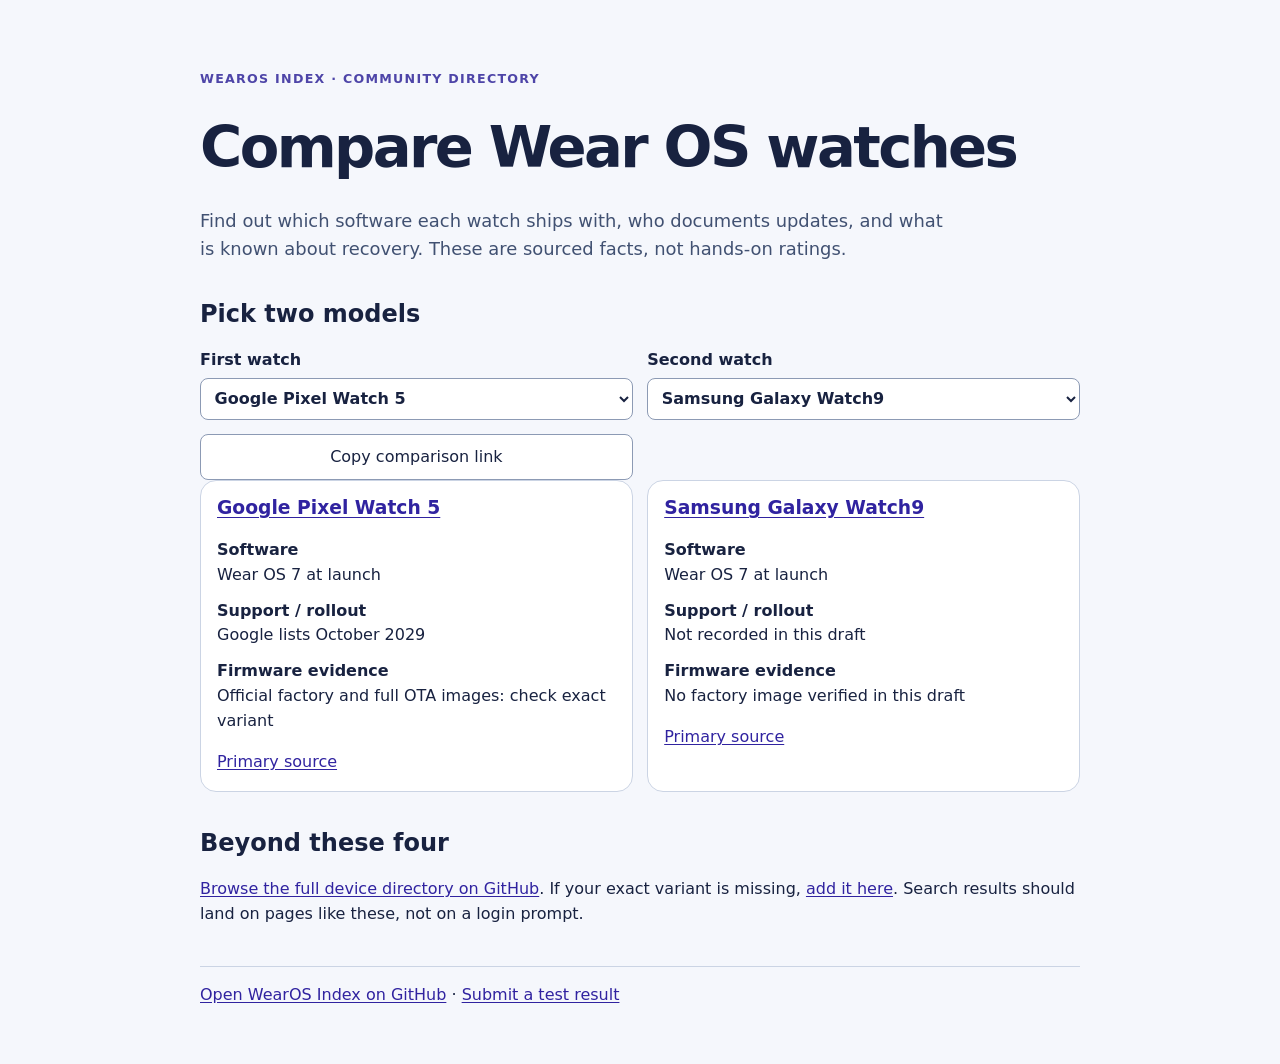
==== docs/index.html @ 9a8d6b79 "Prototype searchable device pages and shareable watch comparisons" ====
<!doctype html>
<html lang="en"><head><meta charset="utf-8"><meta name="viewport" content="width=device-width, initial-scale=1"><title>Compare Wear OS watches | WearOS Index</title><meta name="description" content="Compare Wear OS watches by documented software, update support, and firmware evidence."><link rel="canonical" href="https://iachimciucprojects-netizen.github.io/WearOS-Index/"><link rel="stylesheet" href="style.css"><script src="compare.js" defer></script></head>
<body><main><p class="badge">WEAROS INDEX · COMMUNITY DIRECTORY</p><h1>Compare Wear OS watches</h1><p class="intro">Find out which software each watch ships with, who documents updates, and what is known about recovery. These are sourced facts, not hands-on ratings.</p>
<section aria-labelledby="compare"><h2 id="compare">Pick two models</h2><form id="picker"><label>First watch <select id="first"><option value="pixel-watch-5">Google Pixel Watch 5</option><option value="galaxy-watch9">Samsung Galaxy Watch9</option><option value="oppo-watch-x3">OPPO Watch X3</option><option value="ticwatch-pro-5">Mobvoi TicWatch Pro 5</option></select></label><label>Second watch <select id="second"><option value="pixel-watch-5">Google Pixel Watch 5</option><option value="galaxy-watch9" selected>Samsung Galaxy Watch9</option><option value="oppo-watch-x3">OPPO Watch X3</option><option value="ticwatch-pro-5">Mobvoi TicWatch Pro 5</option></select></label><button id="share" type="button" hidden>Copy comparison link</button><span id="status" aria-live="polite"></span></form><noscript><p>The selection needs JavaScript. All four models are shown below.</p></noscript>
<div class="grid" id="results"><article data-id="pixel-watch-5"><h3><a href="watches/pixel-watch-5.html">Google Pixel Watch 5</a></h3><dl><dt>Software</dt><dd>Wear OS 7 at launch</dd><dt>Support / rollout</dt><dd>Google lists October 2029</dd><dt>Firmware evidence</dt><dd>Official factory and full OTA images: check exact variant</dd></dl><a href="https://store.google.com/us/product/pixel_watch_5_specs?hl=en-US">Primary source</a></article>
<article data-id="galaxy-watch9"><h3><a href="watches/galaxy-watch9.html">Samsung Galaxy Watch9</a></h3><dl><dt>Software</dt><dd>Wear OS 7 at launch</dd><dt>Support / rollout</dt><dd>Not recorded in this draft</dd><dt>Firmware evidence</dt><dd>No factory image verified in this draft</dd></dl><a href="https://news.samsung.com/us/samsung-galaxy-watch-ultra2-watch9-health-companion/">Primary source</a></article>
<article data-id="oppo-watch-x3"><h3><a href="watches/oppo-watch-x3.html">OPPO Watch X3</a></h3><dl><dt>Software</dt><dd>Wear OS 6 in the global announcement</dd><dt>Support / rollout</dt><dd>Not recorded in this draft</dd><dt>Firmware evidence</dt><dd>No factory image verified in this draft</dd></dl><a href="https://www.oppo.com/en/newsroom/press/oppo-launches-watch-x3/">Primary source</a></article>
<article data-id="ticwatch-pro-5"><h3><a href="watches/ticwatch-pro-5.html">Mobvoi TicWatch Pro 5</a></h3><dl><dt>Software</dt><dd>Wear OS 4 upgrade documented</dd><dt>Support / rollout</dt><dd>Newest installed build not verified</dd><dt>Firmware evidence</dt><dd>Experimental AsteroidOS; full stock recovery unverified</dd></dl><a href="https://www.mobvoi.com/ge/blog/Wear-OS-4-Upgrade-and-Enhanced-Functionality-for-TicWatch-Pro-5-Series?_id=66d6bfb9a743410012e83485">Primary source</a></article></div></section>
<section><h2>Beyond these four</h2><p><a href="https://github.com/iachimciucprojects-netizen/WearOS-Index/tree/main/devices">Browse the full device directory on GitHub</a>. If your exact variant is missing, <a href="https://github.com/iachimciucprojects-netizen/WearOS-Index/issues/new?template=device.yml">add it here</a>. Search results should land on pages like these, not on a login prompt.</p></section></main><footer><a href="https://github.com/iachimciucprojects-netizen/WearOS-Index">Open WearOS Index on GitHub</a> · <a href="https://github.com/iachimciucprojects-netizen/WearOS-Index/issues/new?template=compatibility.yml">Submit a test result</a></footer></body></html>
---- docs/style.css ----
*{box-sizing:border-box}body{font:16px/1.55 system-ui,sans-serif;margin:auto;max-width:62rem;padding:clamp(1rem,5vw,3.5rem);color:#182240;background:#f5f7fc}h1,h2,h3{line-height:1.17}h1{font-size:clamp(2rem,6vw,3.6rem);letter-spacing:-.045em;margin:.45em 0}h2{margin-top:1.55em}.intro{max-width:47rem;color:#415172;font-size:1.12rem}.badge{color:#4e45a8;font-weight:750;letter-spacing:.1em;font-size:.79rem}form,.grid{display:grid;grid-template-columns:repeat(2,minmax(0,1fr));gap:.9rem}label{display:grid;gap:.3rem;font-weight:650}button,select{font:inherit;color:inherit;padding:.6rem;border-radius:.5rem;border:1px solid #8c9ab4;background:white;max-width:100%}article{background:white;border-radius:1rem;border:1px solid #cbd4e4;padding:1rem}article h3{margin-top:0}dt{font-weight:750}dd{margin:0 0 .7rem}footer{margin-top:2.5rem;border-top:1px solid #cbd4e4;padding-top:1rem}a{color:#3023a0;text-underline-offset:.15em}a:focus-visible,button:focus-visible,select:focus-visible{outline:3px solid #884aed;outline-offset:3px}[hidden]{display:none!important}@media(max-width:480px){form,.grid{grid-template-columns:1fr}}
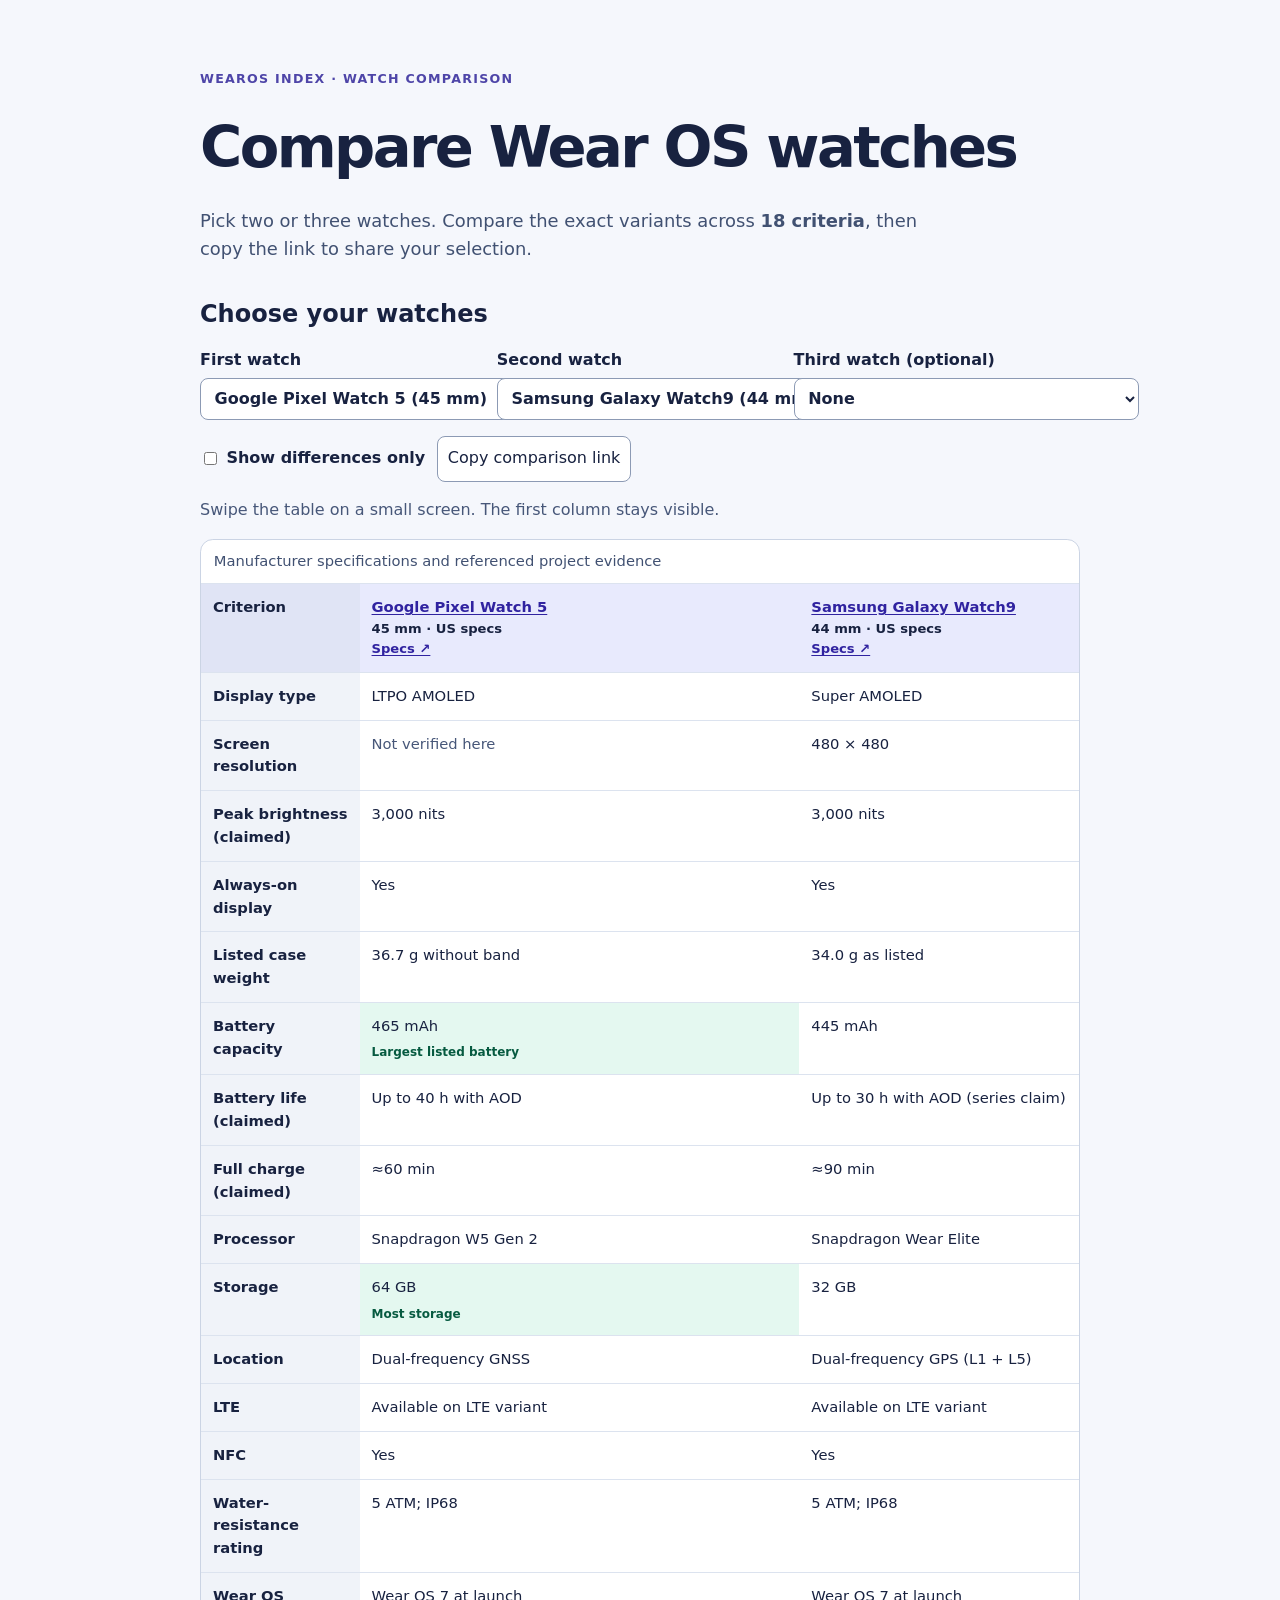
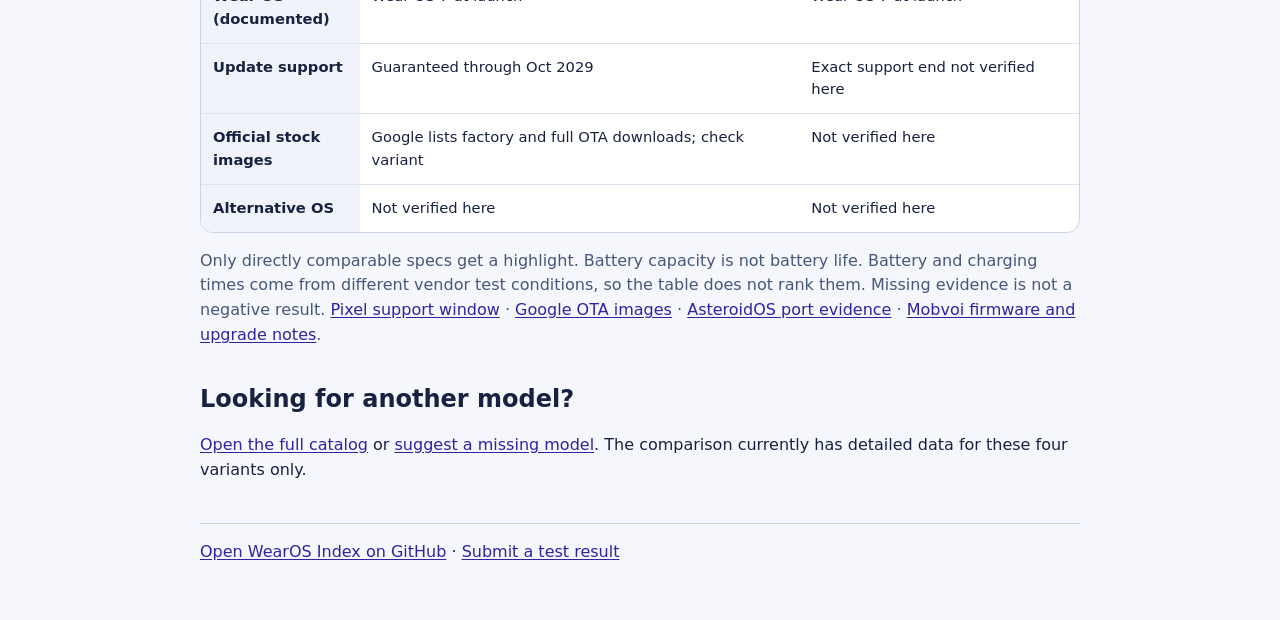
==== commit 885da1c1: "Compare up to three Wear OS watches across 18 sourced criteria" ====
--- a/docs/index.html
+++ b/docs/index.html
@@ -1,9 +1,35 @@
 <!doctype html>
 <html lang="en"><head><meta charset="utf-8"><meta name="viewport" content="width=device-width, initial-scale=1"><title>Compare Wear OS watches | WearOS Index</title><meta name="description" content="Compare Wear OS watches by documented software, update support, and firmware evidence."><link rel="canonical" href="https://iachimciucprojects-netizen.github.io/WearOS-Index/"><link rel="stylesheet" href="style.css"><script src="compare.js" defer></script></head>
-<body><main><p class="badge">WEAROS INDEX · COMMUNITY DIRECTORY</p><h1>Compare Wear OS watches</h1><p class="intro">Find out which software each watch ships with, who documents updates, and what is known about recovery. These are sourced facts, not hands-on ratings.</p>
-<section aria-labelledby="compare"><h2 id="compare">Pick two models</h2><form id="picker"><label>First watch <select id="first"><option value="pixel-watch-5">Google Pixel Watch 5</option><option value="galaxy-watch9">Samsung Galaxy Watch9</option><option value="oppo-watch-x3">OPPO Watch X3</option><option value="ticwatch-pro-5">Mobvoi TicWatch Pro 5</option></select></label><label>Second watch <select id="second"><option value="pixel-watch-5">Google Pixel Watch 5</option><option value="galaxy-watch9" selected>Samsung Galaxy Watch9</option><option value="oppo-watch-x3">OPPO Watch X3</option><option value="ticwatch-pro-5">Mobvoi TicWatch Pro 5</option></select></label><button id="share" type="button" hidden>Copy comparison link</button><span id="status" aria-live="polite"></span></form><noscript><p>The selection needs JavaScript. All four models are shown below.</p></noscript>
-<div class="grid" id="results"><article data-id="pixel-watch-5"><h3><a href="watches/pixel-watch-5.html">Google Pixel Watch 5</a></h3><dl><dt>Software</dt><dd>Wear OS 7 at launch</dd><dt>Support / rollout</dt><dd>Google lists October 2029</dd><dt>Firmware evidence</dt><dd>Official factory and full OTA images: check exact variant</dd></dl><a href="https://store.google.com/us/product/pixel_watch_5_specs?hl=en-US">Primary source</a></article>
-<article data-id="galaxy-watch9"><h3><a href="watches/galaxy-watch9.html">Samsung Galaxy Watch9</a></h3><dl><dt>Software</dt><dd>Wear OS 7 at launch</dd><dt>Support / rollout</dt><dd>Not recorded in this draft</dd><dt>Firmware evidence</dt><dd>No factory image verified in this draft</dd></dl><a href="https://news.samsung.com/us/samsung-galaxy-watch-ultra2-watch9-health-companion/">Primary source</a></article>
-<article data-id="oppo-watch-x3"><h3><a href="watches/oppo-watch-x3.html">OPPO Watch X3</a></h3><dl><dt>Software</dt><dd>Wear OS 6 in the global announcement</dd><dt>Support / rollout</dt><dd>Not recorded in this draft</dd><dt>Firmware evidence</dt><dd>No factory image verified in this draft</dd></dl><a href="https://www.oppo.com/en/newsroom/press/oppo-launches-watch-x3/">Primary source</a></article>
-<article data-id="ticwatch-pro-5"><h3><a href="watches/ticwatch-pro-5.html">Mobvoi TicWatch Pro 5</a></h3><dl><dt>Software</dt><dd>Wear OS 4 upgrade documented</dd><dt>Support / rollout</dt><dd>Newest installed build not verified</dd><dt>Firmware evidence</dt><dd>Experimental AsteroidOS; full stock recovery unverified</dd></dl><a href="https://www.mobvoi.com/ge/blog/Wear-OS-4-Upgrade-and-Enhanced-Functionality-for-TicWatch-Pro-5-Series?_id=66d6bfb9a743410012e83485">Primary source</a></article></div></section>
-<section><h2>Beyond these four</h2><p><a href="https://github.com/iachimciucprojects-netizen/WearOS-Index/tree/main/devices">Browse the full device directory on GitHub</a>. If your exact variant is missing, <a href="https://github.com/iachimciucprojects-netizen/WearOS-Index/issues/new?template=device.yml">add it here</a>. Search results should land on pages like these, not on a login prompt.</p></section></main><footer><a href="https://github.com/iachimciucprojects-netizen/WearOS-Index">Open WearOS Index on GitHub</a> · <a href="https://github.com/iachimciucprojects-netizen/WearOS-Index/issues/new?template=compatibility.yml">Submit a test result</a></footer></body></html>
+<body><main><p class="badge">WEAROS INDEX · WATCH COMPARISON</p><h1>Compare Wear OS watches</h1>
+<p class="intro">Pick two or three watches. Compare the exact variants across <strong>18 criteria</strong>, then copy the link to share your selection.</p>
+<section aria-labelledby="compare"><h2 id="compare">Choose your watches</h2>
+<div class="chooser">
+<label>First watch<select id="first"><option value="pixel-watch-5">Google Pixel Watch 5 (45 mm)</option><option value="galaxy-watch9">Samsung Galaxy Watch9 (44 mm)</option><option value="oppo-watch-x3">OPPO Watch X3 (OWWE261)</option><option value="ticwatch-pro-5">Mobvoi TicWatch Pro 5 (Original)</option></select></label>
+<label>Second watch<select id="second"><option value="pixel-watch-5">Google Pixel Watch 5 (45 mm)</option><option value="galaxy-watch9" selected>Samsung Galaxy Watch9 (44 mm)</option><option value="oppo-watch-x3">OPPO Watch X3 (OWWE261)</option><option value="ticwatch-pro-5">Mobvoi TicWatch Pro 5 (Original)</option></select></label>
+<label>Third watch (optional)<select id="third"><option value="">None</option><option value="pixel-watch-5">Google Pixel Watch 5 (45 mm)</option><option value="galaxy-watch9">Samsung Galaxy Watch9 (44 mm)</option><option value="oppo-watch-x3">OPPO Watch X3 (OWWE261)</option><option value="ticwatch-pro-5">Mobvoi TicWatch Pro 5 (Original)</option></select></label>
+</div>
+<div class="options"><label><input id="differences" type="checkbox"> Show differences only</label><button id="share" type="button" hidden>Copy comparison link</button><output id="status" aria-live="polite"></output></div>
+<noscript><p>All four watches are shown when JavaScript is off.</p></noscript>
+<p class="note">Swipe the table on a small screen. The first column stays visible.</p>
+<div class="tablebox" tabindex="0" role="region" aria-label="Watch comparison table">
+<table id="matrix"><caption>Manufacturer specifications and referenced project evidence</caption><thead><tr><th scope="col">Criterion</th><th scope="col" data-model="pixel-watch-5"><a href="watches/pixel-watch-5.html">Google Pixel Watch 5</a><small>45 mm · US specs</small><a class="source" href="https://store.google.com/us/product/pixel_watch_5_specs?hl=en-US">Specs ↗</a></th><th scope="col" data-model="galaxy-watch9"><a href="watches/galaxy-watch9.html">Samsung Galaxy Watch9</a><small>44 mm · US specs</small><a class="source" href="https://news.samsung.com/us/samsung-galaxy-watch-ultra2-watch9-health-companion/">Specs ↗</a></th><th scope="col" data-model="oppo-watch-x3"><a href="watches/oppo-watch-x3.html">OPPO Watch X3</a><small>OWWE261 · global specs</small><a class="source" href="https://www.oppo.com/en/accessories/watch-x3/specs/">Specs ↗</a></th><th scope="col" data-model="ticwatch-pro-5"><a href="watches/ticwatch-pro-5.html">Mobvoi TicWatch Pro 5</a><small>Original · UK specs</small><a class="source" href="https://www2.mobvoi.com/uk/pages/ticwatchpro5">Specs ↗</a></th></tr></thead>
+<tbody><tr><th scope="row">Display type</th><td data-model="pixel-watch-5">LTPO AMOLED<span class="win" hidden></span></td><td data-model="galaxy-watch9">Super AMOLED<span class="win" hidden></span></td><td data-model="oppo-watch-x3">LTPO AMOLED<span class="win" hidden></span></td><td data-model="ticwatch-pro-5">AMOLED + separate low-power screen<span class="win" hidden></span></td></tr>
+<tr><th scope="row">Screen resolution</th><td data-model="pixel-watch-5" data-unknown="true">Not verified here<span class="win" hidden></span></td><td data-model="galaxy-watch9">480 × 480<span class="win" hidden></span></td><td data-model="oppo-watch-x3">466 × 466<span class="win" hidden></span></td><td data-model="ticwatch-pro-5">466 × 466<span class="win" hidden></span></td></tr>
+<tr><th scope="row">Peak brightness (claimed)</th><td data-model="pixel-watch-5">3,000 nits<span class="win" hidden></span></td><td data-model="galaxy-watch9">3,000 nits<span class="win" hidden></span></td><td data-model="oppo-watch-x3">3,000 nits in supported sports mode in sunlight<span class="win" hidden></span></td><td data-model="ticwatch-pro-5" data-unknown="true">Not verified here<span class="win" hidden></span></td></tr>
+<tr><th scope="row">Always-on display</th><td data-model="pixel-watch-5">Yes<span class="win" hidden></span></td><td data-model="galaxy-watch9">Yes<span class="win" hidden></span></td><td data-model="oppo-watch-x3">Yes; described in test conditions<span class="win" hidden></span></td><td data-model="ticwatch-pro-5">Yes; separate ultra-low-power screen available<span class="win" hidden></span></td></tr>
+<tr><th scope="row">Listed case weight</th><td data-model="pixel-watch-5">36.7 g without band<span class="win" hidden></span></td><td data-model="galaxy-watch9">34.0 g as listed<span class="win" hidden></span></td><td data-model="oppo-watch-x3">≈43 g without strap<span class="win" hidden></span></td><td data-model="ticwatch-pro-5">44.3 g as listed<span class="win" hidden></span></td></tr>
+<tr data-rank="max" data-win="Largest listed battery"><th scope="row">Battery capacity</th><td data-model="pixel-watch-5" data-number="465">465 mAh<span class="win" hidden></span></td><td data-model="galaxy-watch9" data-number="445">445 mAh<span class="win" hidden></span></td><td data-model="oppo-watch-x3" data-number="646">646 mAh<span class="win" hidden></span></td><td data-model="ticwatch-pro-5" data-number="628">628 mAh<span class="win" hidden></span></td></tr>
+<tr><th scope="row">Battery life (claimed)</th><td data-model="pixel-watch-5">Up to 40 h with AOD<span class="win" hidden></span></td><td data-model="galaxy-watch9">Up to 30 h with AOD (series claim)<span class="win" hidden></span></td><td data-model="oppo-watch-x3">Up to 5 days in standard smart mode, AOD off<span class="win" hidden></span></td><td data-model="ticwatch-pro-5">Up to 80 h in Smart Mode (see Mobvoi conditions)<span class="win" hidden></span></td></tr>
+<tr><th scope="row">Full charge (claimed)</th><td data-model="pixel-watch-5">≈60 min<span class="win" hidden></span></td><td data-model="galaxy-watch9">≈90 min<span class="win" hidden></span></td><td data-model="oppo-watch-x3">≈75 min<span class="win" hidden></span></td><td data-model="ticwatch-pro-5" data-unknown="true">Not verified here<span class="win" hidden></span></td></tr>
+<tr><th scope="row">Processor</th><td data-model="pixel-watch-5">Snapdragon W5 Gen 2<span class="win" hidden></span></td><td data-model="galaxy-watch9">Snapdragon Wear Elite<span class="win" hidden></span></td><td data-model="oppo-watch-x3">Snapdragon W5<span class="win" hidden></span></td><td data-model="ticwatch-pro-5">Snapdragon W5+ Gen 1<span class="win" hidden></span></td></tr>
+<tr data-rank="max" data-win="Most storage"><th scope="row">Storage</th><td data-model="pixel-watch-5" data-number="64">64 GB<span class="win" hidden></span></td><td data-model="galaxy-watch9" data-number="32">32 GB<span class="win" hidden></span></td><td data-model="oppo-watch-x3" data-number="32">32 GB<span class="win" hidden></span></td><td data-model="ticwatch-pro-5" data-number="32">32 GB<span class="win" hidden></span></td></tr>
+<tr><th scope="row">Location</th><td data-model="pixel-watch-5">Dual-frequency GNSS<span class="win" hidden></span></td><td data-model="galaxy-watch9">Dual-frequency GPS (L1 + L5)<span class="win" hidden></span></td><td data-model="oppo-watch-x3">Dual-frequency GNSS (L1 + L5)<span class="win" hidden></span></td><td data-model="ticwatch-pro-5">Five GNSS constellations listed; band not verified<span class="win" hidden></span></td></tr>
+<tr><th scope="row">LTE</th><td data-model="pixel-watch-5">Available on LTE variant<span class="win" hidden></span></td><td data-model="galaxy-watch9">Available on LTE variant<span class="win" hidden></span></td><td data-model="oppo-watch-x3">Not listed for cited variant<span class="win" hidden></span></td><td data-model="ticwatch-pro-5">Not listed for cited variant<span class="win" hidden></span></td></tr>
+<tr><th scope="row">NFC</th><td data-model="pixel-watch-5">Yes<span class="win" hidden></span></td><td data-model="galaxy-watch9">Yes<span class="win" hidden></span></td><td data-model="oppo-watch-x3">Yes<span class="win" hidden></span></td><td data-model="ticwatch-pro-5">Yes<span class="win" hidden></span></td></tr>
+<tr><th scope="row">Water-resistance rating</th><td data-model="pixel-watch-5">5 ATM; IP68<span class="win" hidden></span></td><td data-model="galaxy-watch9">5 ATM; IP68<span class="win" hidden></span></td><td data-model="oppo-watch-x3">5 ATM; IP68; IP69<span class="win" hidden></span></td><td data-model="ticwatch-pro-5">5 ATM<span class="win" hidden></span></td></tr>
+<tr><th scope="row">Wear OS (documented)</th><td data-model="pixel-watch-5">Wear OS 7 at launch<span class="win" hidden></span></td><td data-model="galaxy-watch9">Wear OS 7 at launch<span class="win" hidden></span></td><td data-model="oppo-watch-x3">Wear OS 6 in global launch<span class="win" hidden></span></td><td data-model="ticwatch-pro-5">Wear OS 4 upgrade documented<span class="win" hidden></span></td></tr>
+<tr><th scope="row">Update support</th><td data-model="pixel-watch-5">Guaranteed through Oct 2029<span class="win" hidden></span></td><td data-model="galaxy-watch9">Exact support end not verified here<span class="win" hidden></span></td><td data-model="oppo-watch-x3">Exact support end not verified here<span class="win" hidden></span></td><td data-model="ticwatch-pro-5">Exact support end not verified here<span class="win" hidden></span></td></tr>
+<tr><th scope="row">Official stock images</th><td data-model="pixel-watch-5">Google lists factory and full OTA downloads; check variant<span class="win" hidden></span></td><td data-model="galaxy-watch9">Not verified here<span class="win" hidden></span></td><td data-model="oppo-watch-x3">Not verified here<span class="win" hidden></span></td><td data-model="ticwatch-pro-5">Full factory restore not verified here<span class="win" hidden></span></td></tr>
+<tr><th scope="row">Alternative OS</th><td data-model="pixel-watch-5">Not verified here<span class="win" hidden></span></td><td data-model="galaxy-watch9">Not verified here<span class="win" hidden></span></td><td data-model="oppo-watch-x3">Not verified here<span class="win" hidden></span></td><td data-model="ticwatch-pro-5">Experimental AsteroidOS port; secondary screen and rollback unverified<span class="win" hidden></span></td></tr></tbody></table></div>
+<p class="note">Only directly comparable specs get a highlight. Battery capacity is not battery life. Battery and charging times come from different vendor test conditions, so the table does not rank them. Missing evidence is not a negative result. <a href="https://support.google.com/product-documentation/answer/12799779?hl=en">Pixel support window</a> · <a href="https://developers.google.com/android/ota-watch">Google OTA images</a> · <a href="https://github.com/AsteroidOS/meta-smartwatch/pull/351">AsteroidOS port evidence</a> · <a href="https://github.com/iachimciucprojects-netizen/WearOS-Index/blob/main/devices/ticwatch-pro-5.md">Mobvoi firmware and upgrade notes</a>.</p>
+</section><section><h2>Looking for another model?</h2><p><a href="https://github.com/iachimciucprojects-netizen/WearOS-Index/tree/main/devices">Open the full catalog</a> or <a href="https://github.com/iachimciucprojects-netizen/WearOS-Index/issues/new?template=device.yml">suggest a missing model</a>. The comparison currently has detailed data for these four variants only.</p></section></main><footer><a href="https://github.com/iachimciucprojects-netizen/WearOS-Index">Open WearOS Index on GitHub</a> · <a href="https://github.com/iachimciucprojects-netizen/WearOS-Index/issues/new?template=compatibility.yml">Submit a test result</a></footer></body></html>
--- a/docs/style.css
+++ b/docs/style.css
@@ -1 +1,2 @@
-*{box-sizing:border-box}body{font:16px/1.55 system-ui,sans-serif;margin:auto;max-width:62rem;padding:clamp(1rem,5vw,3.5rem);color:#182240;background:#f5f7fc}h1,h2,h3{line-height:1.17}h1{font-size:clamp(2rem,6vw,3.6rem);letter-spacing:-.045em;margin:.45em 0}h2{margin-top:1.55em}.intro{max-width:47rem;color:#415172;font-size:1.12rem}.badge{color:#4e45a8;font-weight:750;letter-spacing:.1em;font-size:.79rem}form,.grid{display:grid;grid-template-columns:repeat(2,minmax(0,1fr));gap:.9rem}label{display:grid;gap:.3rem;font-weight:650}button,select{font:inherit;color:inherit;padding:.6rem;border-radius:.5rem;border:1px solid #8c9ab4;background:white;max-width:100%}article{background:white;border-radius:1rem;border:1px solid #cbd4e4;padding:1rem}article h3{margin-top:0}dt{font-weight:750}dd{margin:0 0 .7rem}footer{margin-top:2.5rem;border-top:1px solid #cbd4e4;padding-top:1rem}a{color:#3023a0;text-underline-offset:.15em}a:focus-visible,button:focus-visible,select:focus-visible{outline:3px solid #884aed;outline-offset:3px}[hidden]{display:none!important}@media(max-width:480px){form,.grid{grid-template-columns:1fr}}+*{box-sizing:border-box}body{font:16px/1.55 system-ui,sans-serif;margin:auto;max-width:62rem;padding:clamp(1rem,5vw,3.5rem);color:#182240;background:#f5f7fc}h1,h2,h3{line-height:1.17}h1{font-size:clamp(2rem,6vw,3.6rem);letter-spacing:-.045em;margin:.45em 0}h2{margin-top:1.55em}.intro{max-width:47rem;color:#415172;font-size:1.12rem}.badge{color:#4e45a8;font-weight:750;letter-spacing:.1em;font-size:.79rem}form,.grid{display:grid;grid-template-columns:repeat(2,minmax(0,1fr));gap:.9rem}label{display:grid;gap:.3rem;font-weight:650}button,select{font:inherit;color:inherit;padding:.6rem;border-radius:.5rem;border:1px solid #8c9ab4;background:white;max-width:100%}article{background:white;border-radius:1rem;border:1px solid #cbd4e4;padding:1rem}article h3{margin-top:0}dt{font-weight:750}dd{margin:0 0 .7rem}footer{margin-top:2.5rem;border-top:1px solid #cbd4e4;padding-top:1rem}a{color:#3023a0;text-underline-offset:.15em}a:focus-visible,button:focus-visible,select:focus-visible{outline:3px solid #884aed;outline-offset:3px}[hidden]{display:none!important}@media(max-width:480px){form,.grid{grid-template-columns:1fr}}
+.chooser{display:grid;grid-template-columns:repeat(3,minmax(0,1fr));gap:.65rem}.options{display:flex;gap:.75rem;align-items:center;flex-wrap:wrap;margin:1rem 0}.options label{display:flex;align-items:center;gap:.4rem}.tablebox{overflow:auto;max-width:100%;border:1px solid #cbd4e4;border-radius:.8rem;background:white}.tablebox:focus-visible{outline:3px solid #884aed;outline-offset:3px}table{border-collapse:separate;border-spacing:0;width:100%;text-align:left;font-size:.92rem}caption{text-align:left;padding:.65rem .8rem;color:#415172}th,td{padding:.75rem;min-width:10rem;border-top:1px solid #dce3ef;vertical-align:top}thead th{background:#e8eafd}tr>th:first-child{position:sticky;left:0;z-index:1;background:#f0f3f9;min-width:8rem;max-width:10rem;overflow-wrap:anywhere}thead th:first-child{background:#e0e4f5}th small,.source{display:block;font-size:.82rem}td[data-unknown="true"],.note{color:#475779}.win{display:block;margin-top:.35rem;font-size:.75rem;font-weight:750;color:#065a40}.is-win{background:#e4f8f0}@media(max-width:650px){.chooser{grid-template-columns:1fr}th,td{min-width:8.75rem;padding:.55rem}tr>th:first-child{min-width:6.8rem;max-width:7.5rem}}
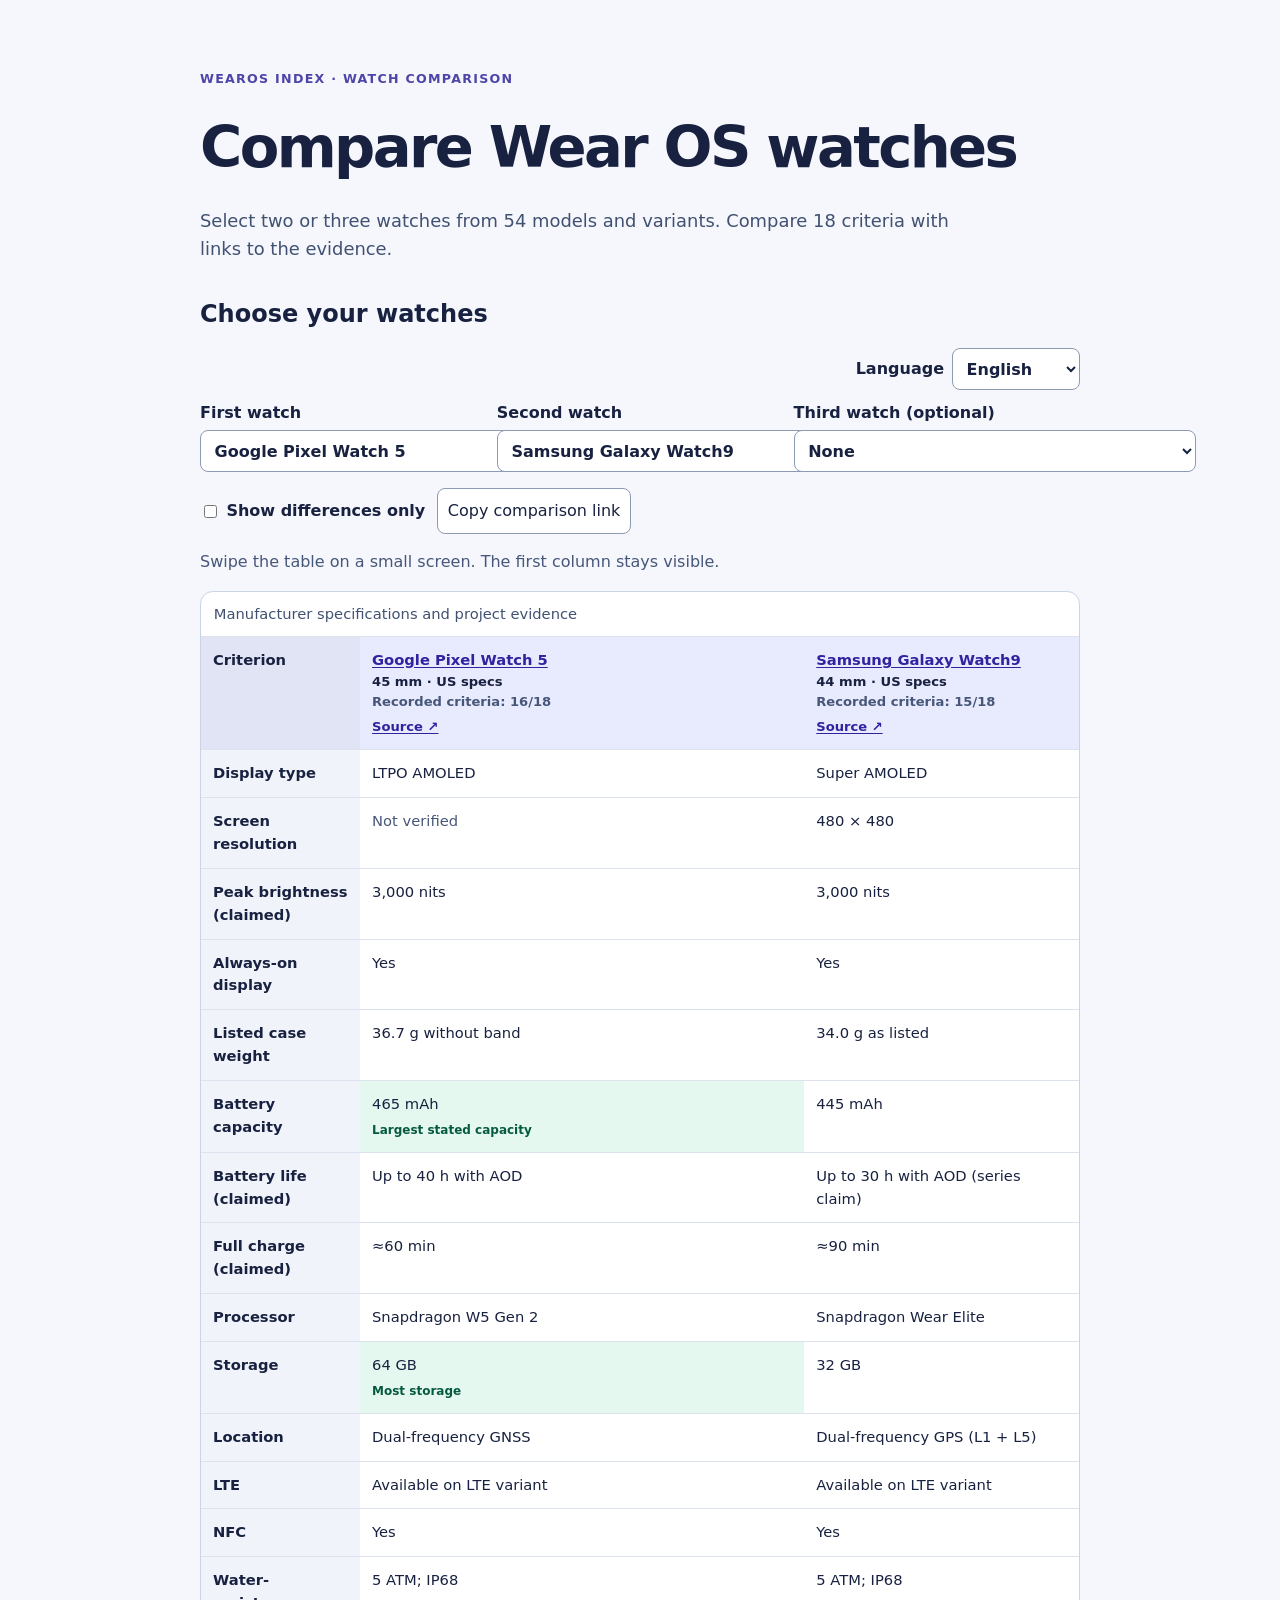
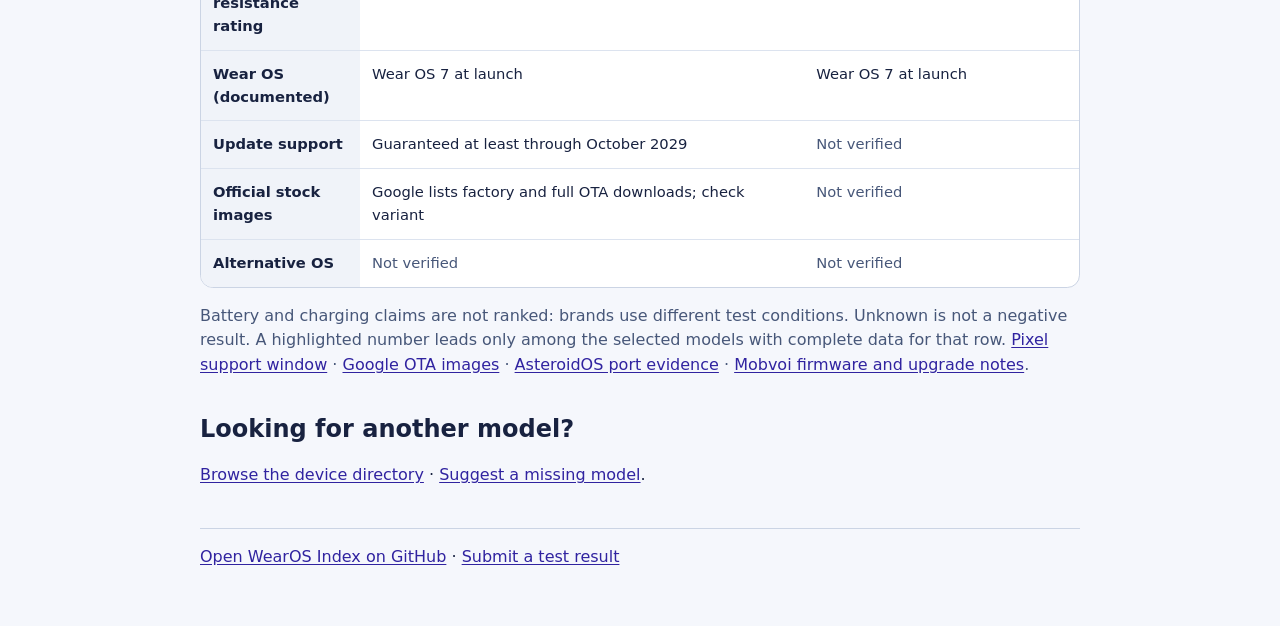
==== commit b15a0ca7: "Localize comparison and add every cataloged Wear OS watch" ====
--- a/docs/index.html
+++ b/docs/index.html
@@ -1,18 +1,18 @@
 <!doctype html>
-<html lang="en"><head><meta charset="utf-8"><meta name="viewport" content="width=device-width, initial-scale=1"><title>Compare Wear OS watches | WearOS Index</title><meta name="description" content="Compare Wear OS watches by documented software, update support, and firmware evidence."><link rel="canonical" href="https://iachimciucprojects-netizen.github.io/WearOS-Index/"><link rel="stylesheet" href="style.css"><script src="compare.js" defer></script></head>
-<body><main><p class="badge">WEAROS INDEX · WATCH COMPARISON</p><h1>Compare Wear OS watches</h1>
-<p class="intro">Pick two or three watches. Compare the exact variants across <strong>18 criteria</strong>, then copy the link to share your selection.</p>
-<section aria-labelledby="compare"><h2 id="compare">Choose your watches</h2>
+<html lang="en"><head><meta charset="utf-8"><meta name="viewport" content="width=device-width, initial-scale=1"><title>Compare Wear OS watches | WearOS Index</title><meta name="description" content="Compare Wear OS watches by documented software, update support, and firmware evidence."><link rel="canonical" href="https://iachimciucprojects-netizen.github.io/WearOS-Index/"><link rel="stylesheet" href="style.css"><script src="compare-data.js" defer></script><script src="compare.js" defer></script></head>
+<body><main><p class="badge" data-msg="badge">WEAROS INDEX · WATCH COMPARISON</p><h1 data-msg="title">Compare Wear OS watches</h1>
+<p class="intro" data-msg="intro">Select two or three watches from 54 models and variants. Compare 18 criteria with links to the evidence.</p>
+<section aria-labelledby="compare"><h2 id="compare" data-msg="choose">Choose your watches</h2><div class="languages" hidden><label><span data-msg="lang">Language</span><select id="language"><option value="en">English</option><option value="ru">Русский</option><option value="ro">Română</option></select></label></div>
 <div class="chooser">
-<label>First watch<select id="first"><option value="pixel-watch-5">Google Pixel Watch 5 (45 mm)</option><option value="galaxy-watch9">Samsung Galaxy Watch9 (44 mm)</option><option value="oppo-watch-x3">OPPO Watch X3 (OWWE261)</option><option value="ticwatch-pro-5">Mobvoi TicWatch Pro 5 (Original)</option></select></label>
-<label>Second watch<select id="second"><option value="pixel-watch-5">Google Pixel Watch 5 (45 mm)</option><option value="galaxy-watch9" selected>Samsung Galaxy Watch9 (44 mm)</option><option value="oppo-watch-x3">OPPO Watch X3 (OWWE261)</option><option value="ticwatch-pro-5">Mobvoi TicWatch Pro 5 (Original)</option></select></label>
-<label>Third watch (optional)<select id="third"><option value="">None</option><option value="pixel-watch-5">Google Pixel Watch 5 (45 mm)</option><option value="galaxy-watch9">Samsung Galaxy Watch9 (44 mm)</option><option value="oppo-watch-x3">OPPO Watch X3 (OWWE261)</option><option value="ticwatch-pro-5">Mobvoi TicWatch Pro 5 (Original)</option></select></label>
+<label><span data-msg="one">First watch</span><select id="first"><option value="pixel-watch-5">Google Pixel Watch 5 (45 mm)</option><option value="galaxy-watch9">Samsung Galaxy Watch9 (44 mm)</option><option value="oppo-watch-x3">OPPO Watch X3 (OWWE261)</option><option value="ticwatch-pro-5">Mobvoi TicWatch Pro 5 (Original)</option></select></label>
+<label><span data-msg="two">Second watch</span><select id="second"><option value="pixel-watch-5">Google Pixel Watch 5 (45 mm)</option><option value="galaxy-watch9" selected>Samsung Galaxy Watch9 (44 mm)</option><option value="oppo-watch-x3">OPPO Watch X3 (OWWE261)</option><option value="ticwatch-pro-5">Mobvoi TicWatch Pro 5 (Original)</option></select></label>
+<label><span data-msg="three">Third watch (optional)</span><select id="third"><option value="">None</option><option value="pixel-watch-5">Google Pixel Watch 5 (45 mm)</option><option value="galaxy-watch9">Samsung Galaxy Watch9 (44 mm)</option><option value="oppo-watch-x3">OPPO Watch X3 (OWWE261)</option><option value="ticwatch-pro-5">Mobvoi TicWatch Pro 5 (Original)</option></select></label>
 </div>
-<div class="options"><label><input id="differences" type="checkbox"> Show differences only</label><button id="share" type="button" hidden>Copy comparison link</button><output id="status" aria-live="polite"></output></div>
-<noscript><p>All four watches are shown when JavaScript is off.</p></noscript>
-<p class="note">Swipe the table on a small screen. The first column stays visible.</p>
+<div class="options"><label><input id="differences" type="checkbox"> <span data-msg="diff">Show differences only</span></label><button id="share" data-msg="share" type="button" hidden>Copy comparison link</button><output id="status" aria-live="polite"></output></div>
+<noscript><p>JavaScript is off. The four original reference models are shown below.</p></noscript>
+<p class="note" data-msg="swipe">Swipe the table on a small screen. The first column stays visible.</p>
 <div class="tablebox" tabindex="0" role="region" aria-label="Watch comparison table">
-<table id="matrix"><caption>Manufacturer specifications and referenced project evidence</caption><thead><tr><th scope="col">Criterion</th><th scope="col" data-model="pixel-watch-5"><a href="watches/pixel-watch-5.html">Google Pixel Watch 5</a><small>45 mm · US specs</small><a class="source" href="https://store.google.com/us/product/pixel_watch_5_specs?hl=en-US">Specs ↗</a></th><th scope="col" data-model="galaxy-watch9"><a href="watches/galaxy-watch9.html">Samsung Galaxy Watch9</a><small>44 mm · US specs</small><a class="source" href="https://news.samsung.com/us/samsung-galaxy-watch-ultra2-watch9-health-companion/">Specs ↗</a></th><th scope="col" data-model="oppo-watch-x3"><a href="watches/oppo-watch-x3.html">OPPO Watch X3</a><small>OWWE261 · global specs</small><a class="source" href="https://www.oppo.com/en/accessories/watch-x3/specs/">Specs ↗</a></th><th scope="col" data-model="ticwatch-pro-5"><a href="watches/ticwatch-pro-5.html">Mobvoi TicWatch Pro 5</a><small>Original · UK specs</small><a class="source" href="https://www2.mobvoi.com/uk/pages/ticwatchpro5">Specs ↗</a></th></tr></thead>
+<table id="matrix"><caption data-msg="caption">Manufacturer specifications and referenced project evidence</caption><thead><tr><th scope="col">Criterion</th><th scope="col" data-model="pixel-watch-5"><a href="watches/pixel-watch-5.html">Google Pixel Watch 5</a><small>45 mm · US specs</small><a class="source" href="https://store.google.com/us/product/pixel_watch_5_specs?hl=en-US">Specs ↗</a></th><th scope="col" data-model="galaxy-watch9"><a href="watches/galaxy-watch9.html">Samsung Galaxy Watch9</a><small>44 mm · US specs</small><a class="source" href="https://news.samsung.com/us/samsung-galaxy-watch-ultra2-watch9-health-companion/">Specs ↗</a></th><th scope="col" data-model="oppo-watch-x3"><a href="watches/oppo-watch-x3.html">OPPO Watch X3</a><small>OWWE261 · global specs</small><a class="source" href="https://www.oppo.com/en/accessories/watch-x3/specs/">Specs ↗</a></th><th scope="col" data-model="ticwatch-pro-5"><a href="watches/ticwatch-pro-5.html">Mobvoi TicWatch Pro 5</a><small>Original · UK specs</small><a class="source" href="https://www2.mobvoi.com/uk/pages/ticwatchpro5">Specs ↗</a></th></tr></thead>
 <tbody><tr><th scope="row">Display type</th><td data-model="pixel-watch-5">LTPO AMOLED<span class="win" hidden></span></td><td data-model="galaxy-watch9">Super AMOLED<span class="win" hidden></span></td><td data-model="oppo-watch-x3">LTPO AMOLED<span class="win" hidden></span></td><td data-model="ticwatch-pro-5">AMOLED + separate low-power screen<span class="win" hidden></span></td></tr>
 <tr><th scope="row">Screen resolution</th><td data-model="pixel-watch-5" data-unknown="true">Not verified here<span class="win" hidden></span></td><td data-model="galaxy-watch9">480 × 480<span class="win" hidden></span></td><td data-model="oppo-watch-x3">466 × 466<span class="win" hidden></span></td><td data-model="ticwatch-pro-5">466 × 466<span class="win" hidden></span></td></tr>
 <tr><th scope="row">Peak brightness (claimed)</th><td data-model="pixel-watch-5">3,000 nits<span class="win" hidden></span></td><td data-model="galaxy-watch9">3,000 nits<span class="win" hidden></span></td><td data-model="oppo-watch-x3">3,000 nits in supported sports mode in sunlight<span class="win" hidden></span></td><td data-model="ticwatch-pro-5" data-unknown="true">Not verified here<span class="win" hidden></span></td></tr>
@@ -31,5 +31,5 @@
 <tr><th scope="row">Update support</th><td data-model="pixel-watch-5">Guaranteed through Oct 2029<span class="win" hidden></span></td><td data-model="galaxy-watch9">Exact support end not verified here<span class="win" hidden></span></td><td data-model="oppo-watch-x3">Exact support end not verified here<span class="win" hidden></span></td><td data-model="ticwatch-pro-5">Exact support end not verified here<span class="win" hidden></span></td></tr>
 <tr><th scope="row">Official stock images</th><td data-model="pixel-watch-5">Google lists factory and full OTA downloads; check variant<span class="win" hidden></span></td><td data-model="galaxy-watch9">Not verified here<span class="win" hidden></span></td><td data-model="oppo-watch-x3">Not verified here<span class="win" hidden></span></td><td data-model="ticwatch-pro-5">Full factory restore not verified here<span class="win" hidden></span></td></tr>
 <tr><th scope="row">Alternative OS</th><td data-model="pixel-watch-5">Not verified here<span class="win" hidden></span></td><td data-model="galaxy-watch9">Not verified here<span class="win" hidden></span></td><td data-model="oppo-watch-x3">Not verified here<span class="win" hidden></span></td><td data-model="ticwatch-pro-5">Experimental AsteroidOS port; secondary screen and rollback unverified<span class="win" hidden></span></td></tr></tbody></table></div>
-<p class="note">Only directly comparable specs get a highlight. Battery capacity is not battery life. Battery and charging times come from different vendor test conditions, so the table does not rank them. Missing evidence is not a negative result. <a href="https://support.google.com/product-documentation/answer/12799779?hl=en">Pixel support window</a> · <a href="https://developers.google.com/android/ota-watch">Google OTA images</a> · <a href="https://github.com/AsteroidOS/meta-smartwatch/pull/351">AsteroidOS port evidence</a> · <a href="https://github.com/iachimciucprojects-netizen/WearOS-Index/blob/main/devices/ticwatch-pro-5.md">Mobvoi firmware and upgrade notes</a>.</p>
-</section><section><h2>Looking for another model?</h2><p><a href="https://github.com/iachimciucprojects-netizen/WearOS-Index/tree/main/devices">Open the full catalog</a> or <a href="https://github.com/iachimciucprojects-netizen/WearOS-Index/issues/new?template=device.yml">suggest a missing model</a>. The comparison currently has detailed data for these four variants only.</p></section></main><footer><a href="https://github.com/iachimciucprojects-netizen/WearOS-Index">Open WearOS Index on GitHub</a> · <a href="https://github.com/iachimciucprojects-netizen/WearOS-Index/issues/new?template=compatibility.yml">Submit a test result</a></footer></body></html>
+<p class="note"><span data-msg="note">Battery and charging times are not ranked because vendors use different test conditions.</span> <a href="https://support.google.com/product-documentation/answer/12799779?hl=en" data-msg="pixelSupport">Pixel support window</a> · <a href="https://developers.google.com/android/ota-watch" data-msg="ota">Google OTA images</a> · <a href="https://github.com/AsteroidOS/meta-smartwatch/pull/351" data-msg="asteroid">AsteroidOS port evidence</a> · <a href="https://github.com/iachimciucprojects-netizen/WearOS-Index/blob/main/devices/ticwatch-pro-5.md" data-msg="mobvoi">Mobvoi firmware and upgrade notes</a>.</p>
+</section><section><h2 data-msg="more">Looking for another model?</h2><p><a href="https://github.com/iachimciucprojects-netizen/WearOS-Index/tree/main/devices" data-msg="browse">Browse the device directory</a> · <a href="https://github.com/iachimciucprojects-netizen/WearOS-Index/issues/new?template=device.yml" data-msg="suggest">Suggest a missing model</a>.</p></section></main><footer><a href="https://github.com/iachimciucprojects-netizen/WearOS-Index" data-msg="github">Open WearOS Index on GitHub</a> · <a href="https://github.com/iachimciucprojects-netizen/WearOS-Index/issues/new?template=compatibility.yml" data-msg="submit">Submit a test result</a></footer></body></html>
--- a/docs/style.css
+++ b/docs/style.css
@@ -1,2 +1,4 @@
 *{box-sizing:border-box}body{font:16px/1.55 system-ui,sans-serif;margin:auto;max-width:62rem;padding:clamp(1rem,5vw,3.5rem);color:#182240;background:#f5f7fc}h1,h2,h3{line-height:1.17}h1{font-size:clamp(2rem,6vw,3.6rem);letter-spacing:-.045em;margin:.45em 0}h2{margin-top:1.55em}.intro{max-width:47rem;color:#415172;font-size:1.12rem}.badge{color:#4e45a8;font-weight:750;letter-spacing:.1em;font-size:.79rem}form,.grid{display:grid;grid-template-columns:repeat(2,minmax(0,1fr));gap:.9rem}label{display:grid;gap:.3rem;font-weight:650}button,select{font:inherit;color:inherit;padding:.6rem;border-radius:.5rem;border:1px solid #8c9ab4;background:white;max-width:100%}article{background:white;border-radius:1rem;border:1px solid #cbd4e4;padding:1rem}article h3{margin-top:0}dt{font-weight:750}dd{margin:0 0 .7rem}footer{margin-top:2.5rem;border-top:1px solid #cbd4e4;padding-top:1rem}a{color:#3023a0;text-underline-offset:.15em}a:focus-visible,button:focus-visible,select:focus-visible{outline:3px solid #884aed;outline-offset:3px}[hidden]{display:none!important}@media(max-width:480px){form,.grid{grid-template-columns:1fr}}
 .chooser{display:grid;grid-template-columns:repeat(3,minmax(0,1fr));gap:.65rem}.options{display:flex;gap:.75rem;align-items:center;flex-wrap:wrap;margin:1rem 0}.options label{display:flex;align-items:center;gap:.4rem}.tablebox{overflow:auto;max-width:100%;border:1px solid #cbd4e4;border-radius:.8rem;background:white}.tablebox:focus-visible{outline:3px solid #884aed;outline-offset:3px}table{border-collapse:separate;border-spacing:0;width:100%;text-align:left;font-size:.92rem}caption{text-align:left;padding:.65rem .8rem;color:#415172}th,td{padding:.75rem;min-width:10rem;border-top:1px solid #dce3ef;vertical-align:top}thead th{background:#e8eafd}tr>th:first-child{position:sticky;left:0;z-index:1;background:#f0f3f9;min-width:8rem;max-width:10rem;overflow-wrap:anywhere}thead th:first-child{background:#e0e4f5}th small,.source{display:block;font-size:.82rem}td[data-unknown="true"],.note{color:#475779}.win{display:block;margin-top:.35rem;font-size:.75rem;font-weight:750;color:#065a40}.is-win{background:#e4f8f0}@media(max-width:650px){.chooser{grid-template-columns:1fr}th,td{min-width:8.75rem;padding:.55rem}tr>th:first-child{min-width:6.8rem;max-width:7.5rem}}
+
+.languages{display:flex;justify-content:flex-end;margin:.4rem 0 .65rem}.languages label{display:flex;align-items:center;gap:.5rem}.languages select{min-width:8rem}.source{margin:.3rem 0 0}.criteria-coverage{color:#475779}.value-text{display:block}.evidence-links{font-size:.87rem}
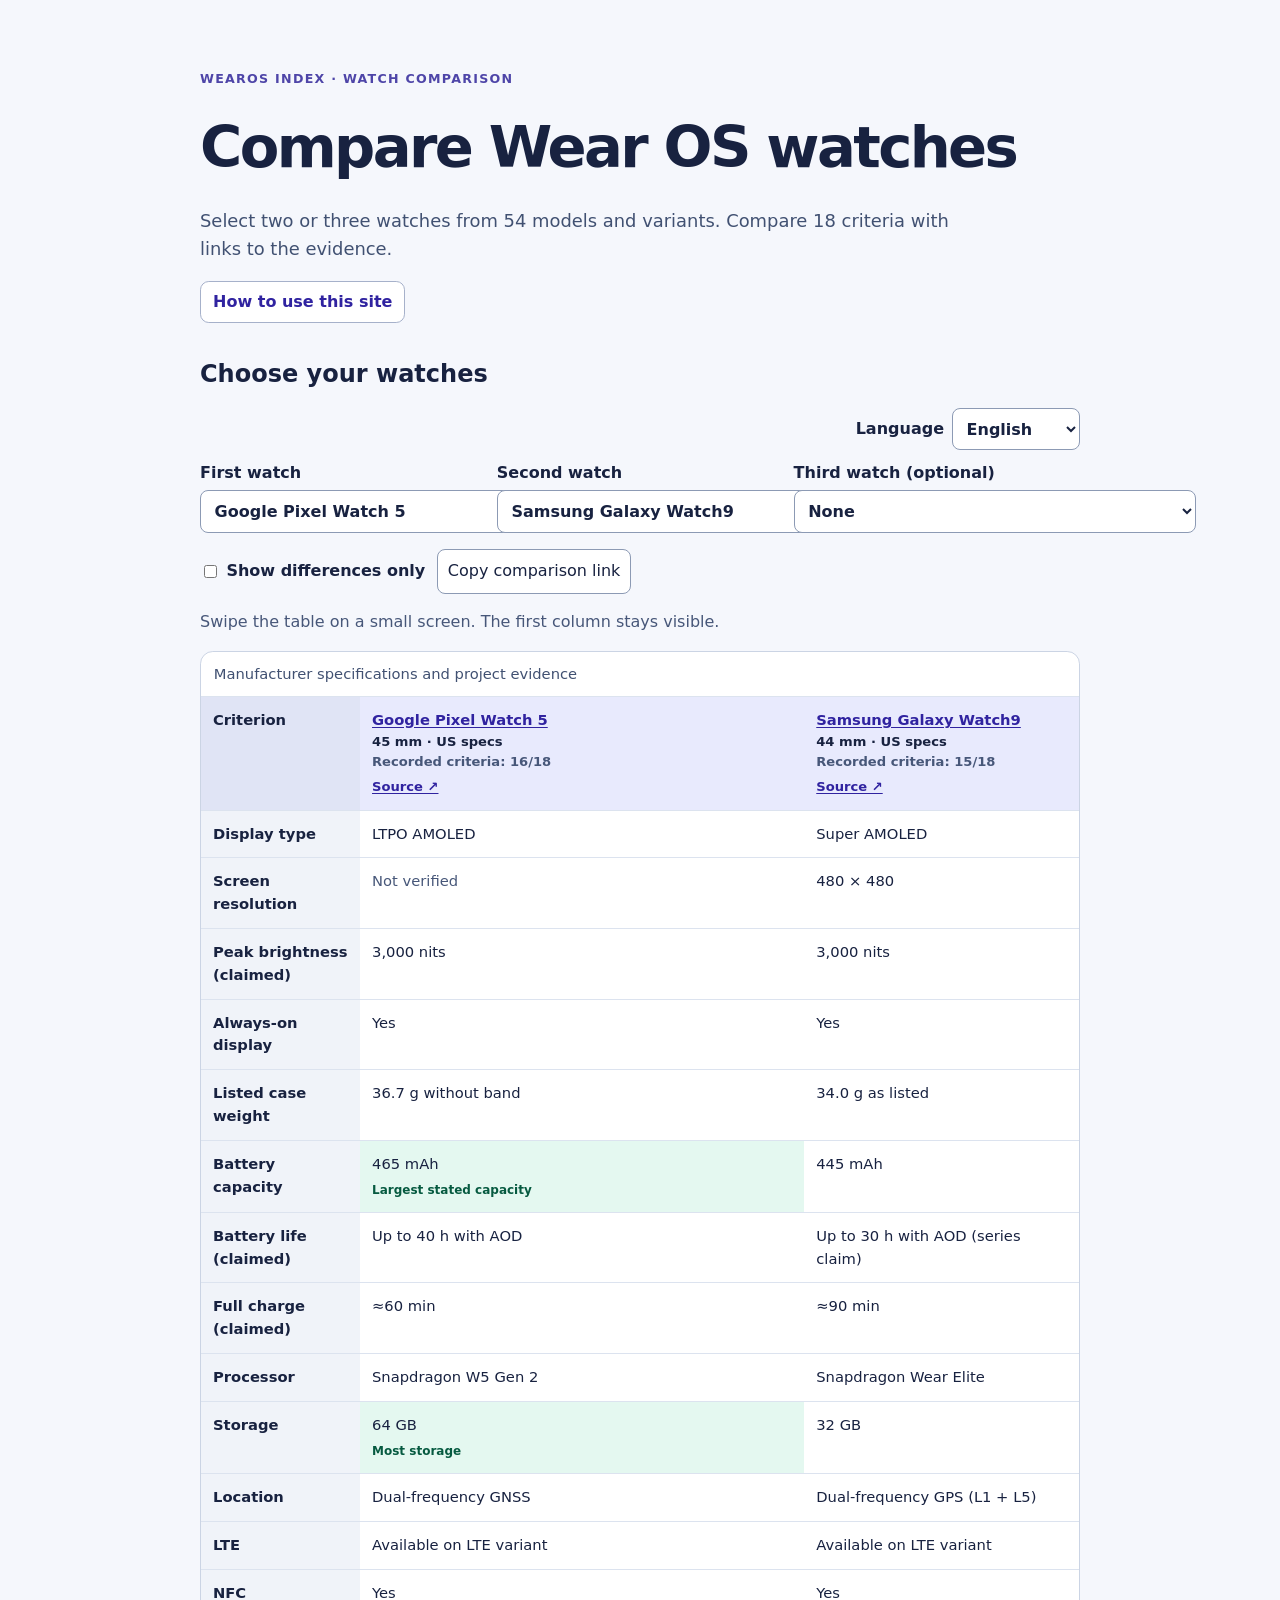
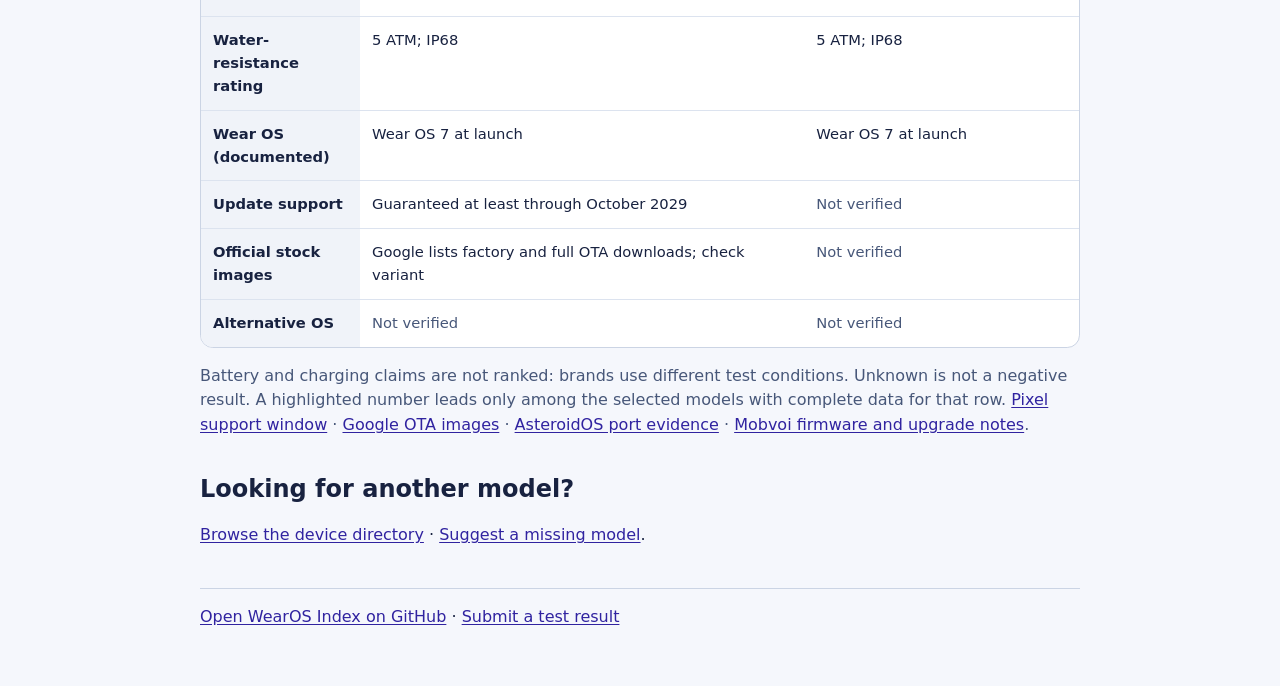
==== commit 8924c64a: "Publish multilingual watch comparison and visitor guides" ====
--- a/docs/index.html
+++ b/docs/index.html
@@ -2,7 +2,7 @@
 <html lang="en"><head><meta charset="utf-8"><meta name="viewport" content="width=device-width, initial-scale=1"><title>Compare Wear OS watches | WearOS Index</title><meta name="description" content="Compare Wear OS watches by documented software, update support, and firmware evidence."><link rel="canonical" href="https://iachimciucprojects-netizen.github.io/WearOS-Index/"><link rel="stylesheet" href="style.css"><script src="compare-data.js" defer></script><script src="compare.js" defer></script></head>
 <body><main><p class="badge" data-msg="badge">WEAROS INDEX · WATCH COMPARISON</p><h1 data-msg="title">Compare Wear OS watches</h1>
 <p class="intro" data-msg="intro">Select two or three watches from 54 models and variants. Compare 18 criteria with links to the evidence.</p>
-<section aria-labelledby="compare"><h2 id="compare" data-msg="choose">Choose your watches</h2><div class="languages" hidden><label><span data-msg="lang">Language</span><select id="language"><option value="en">English</option><option value="ru">Русский</option><option value="ro">Română</option></select></label></div>
+<section aria-labelledby="compare"><p><a class="guide-entry" id="guide-link" href="guide/en/" data-msg="guide">How to use this site</a></p><h2 id="compare" data-msg="choose">Choose your watches</h2><div class="languages" hidden><label><span data-msg="lang">Language</span><select id="language"><option value="en">English</option><option value="ru">Русский</option><option value="ro">Română</option></select></label></div>
 <div class="chooser">
 <label><span data-msg="one">First watch</span><select id="first"><option value="pixel-watch-5">Google Pixel Watch 5 (45 mm)</option><option value="galaxy-watch9">Samsung Galaxy Watch9 (44 mm)</option><option value="oppo-watch-x3">OPPO Watch X3 (OWWE261)</option><option value="ticwatch-pro-5">Mobvoi TicWatch Pro 5 (Original)</option></select></label>
 <label><span data-msg="two">Second watch</span><select id="second"><option value="pixel-watch-5">Google Pixel Watch 5 (45 mm)</option><option value="galaxy-watch9" selected>Samsung Galaxy Watch9 (44 mm)</option><option value="oppo-watch-x3">OPPO Watch X3 (OWWE261)</option><option value="ticwatch-pro-5">Mobvoi TicWatch Pro 5 (Original)</option></select></label>
--- a/docs/style.css
+++ b/docs/style.css
@@ -2,3 +2,5 @@
 .chooser{display:grid;grid-template-columns:repeat(3,minmax(0,1fr));gap:.65rem}.options{display:flex;gap:.75rem;align-items:center;flex-wrap:wrap;margin:1rem 0}.options label{display:flex;align-items:center;gap:.4rem}.tablebox{overflow:auto;max-width:100%;border:1px solid #cbd4e4;border-radius:.8rem;background:white}.tablebox:focus-visible{outline:3px solid #884aed;outline-offset:3px}table{border-collapse:separate;border-spacing:0;width:100%;text-align:left;font-size:.92rem}caption{text-align:left;padding:.65rem .8rem;color:#415172}th,td{padding:.75rem;min-width:10rem;border-top:1px solid #dce3ef;vertical-align:top}thead th{background:#e8eafd}tr>th:first-child{position:sticky;left:0;z-index:1;background:#f0f3f9;min-width:8rem;max-width:10rem;overflow-wrap:anywhere}thead th:first-child{background:#e0e4f5}th small,.source{display:block;font-size:.82rem}td[data-unknown="true"],.note{color:#475779}.win{display:block;margin-top:.35rem;font-size:.75rem;font-weight:750;color:#065a40}.is-win{background:#e4f8f0}@media(max-width:650px){.chooser{grid-template-columns:1fr}th,td{min-width:8.75rem;padding:.55rem}tr>th:first-child{min-width:6.8rem;max-width:7.5rem}}
 
 .languages{display:flex;justify-content:flex-end;margin:.4rem 0 .65rem}.languages label{display:flex;align-items:center;gap:.5rem}.languages select{min-width:8rem}.source{margin:.3rem 0 0}.criteria-coverage{color:#475779}.value-text{display:block}.evidence-links{font-size:.87rem}
+
+.guide-langs{display:flex;flex-wrap:wrap;gap:.55rem}.guide-langs a,.guide-entry,.primary-link{display:inline-block;border:1px solid #a6b1ca;border-radius:.55rem;padding:.48rem .75rem;background:white;text-decoration:none;font-weight:650}.guide-langs [aria-current=page],.primary-link{color:white;background:#382cab;border-color:#382cab}.guide-steps li{margin:.5rem 0}
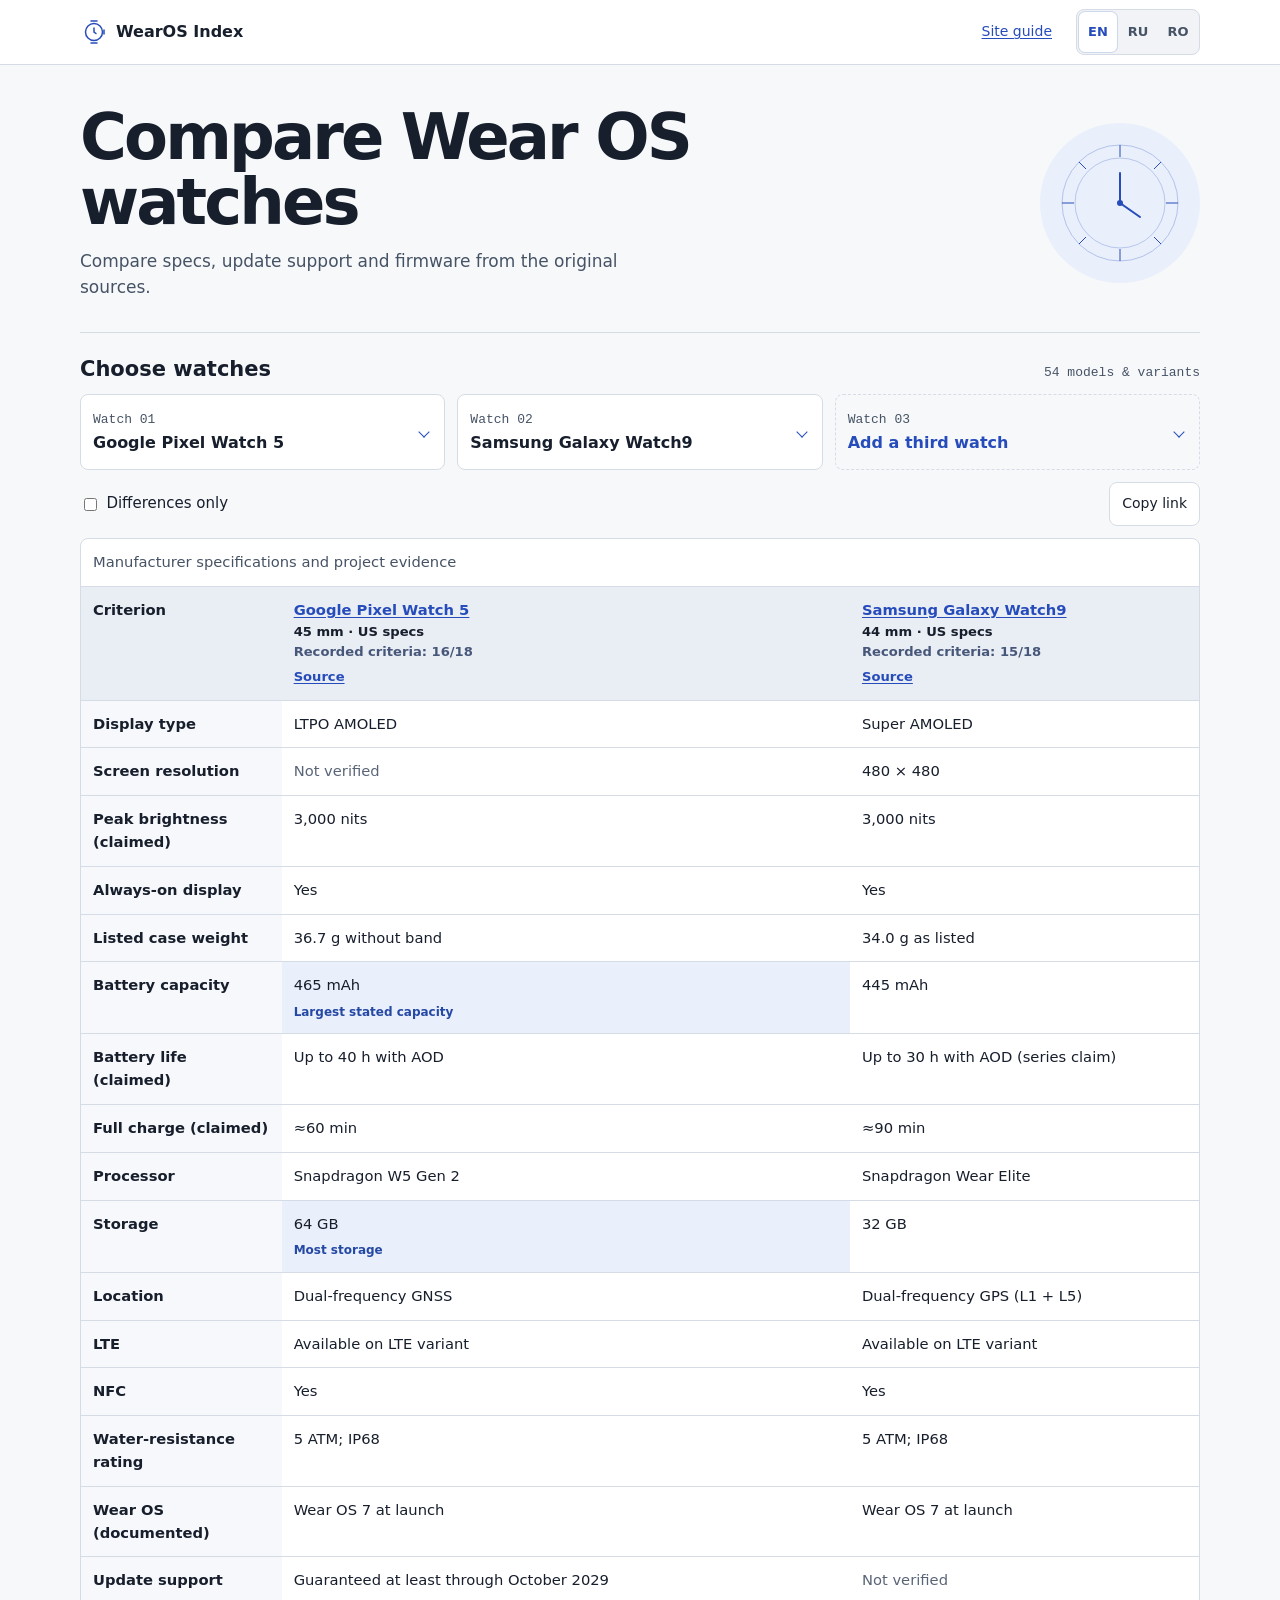
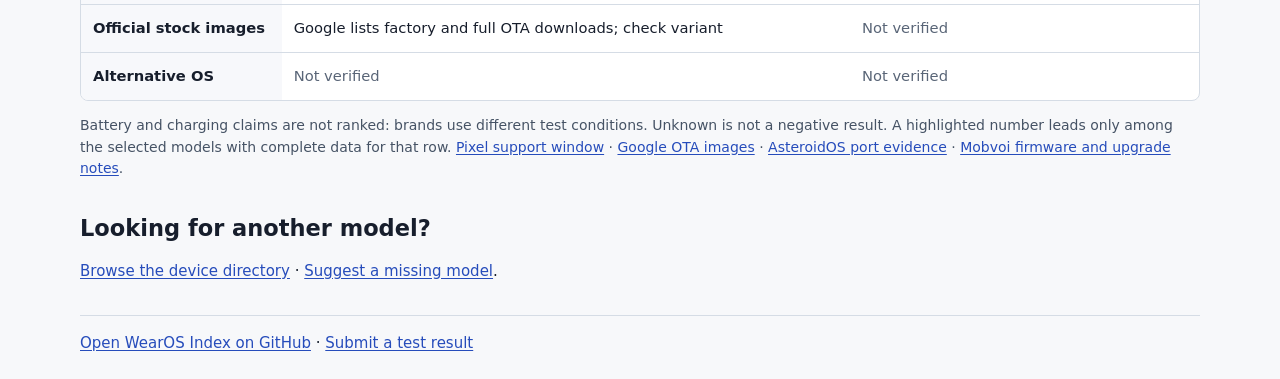
==== commit 8da32f66: "Improve watch selection and language navigation" ====
--- a/docs/index.html
+++ b/docs/index.html
@@ -1,9 +1,33 @@
 <!doctype html>
-<html lang="en"><head><meta charset="utf-8"><meta name="viewport" content="width=device-width, initial-scale=1"><title>Compare Wear OS watches | WearOS Index</title><meta name="description" content="Compare Wear OS watches by documented software, update support, and firmware evidence."><link rel="canonical" href="https://iachimciucprojects-netizen.github.io/WearOS-Index/"><link rel="stylesheet" href="style.css"><script src="compare-data.js" defer></script><script src="compare.js" defer></script></head>
-<body><main><p class="badge" data-msg="badge">WEAROS INDEX · WATCH COMPARISON</p><h1 data-msg="title">Compare Wear OS watches</h1>
-<p class="intro" data-msg="intro">Select two or three watches from 54 models and variants. Compare 18 criteria with links to the evidence.</p>
-<section aria-labelledby="compare"><p><a class="guide-entry" id="guide-link" href="guide/en/" data-msg="guide">How to use this site</a></p><h2 id="compare" data-msg="choose">Choose your watches</h2><div class="languages" hidden><label><span data-msg="lang">Language</span><select id="language"><option value="en">English</option><option value="ru">Русский</option><option value="ro">Română</option></select></label></div>
-<div class="chooser">
+<html lang="en"><head><meta charset="utf-8"><meta name="viewport" content="width=device-width, initial-scale=1"><title>Compare Wear OS watches | WearOS Index</title><meta name="description" content="Compare Wear OS watches by documented software, update support, and firmware evidence."><link rel="canonical" href="https://iachimciucprojects-netizen.github.io/WearOS-Index/"><link rel="stylesheet" href="style.css?v=workbench-1"><script src="compare-data.js" defer></script><script src="compare.js?v=workbench-1" defer></script></head>
+<body class="comparison">
+<header class="mast"><div class="mast-inner">
+  <a class="wordmark" href="./" aria-label="WearOS Index"><svg width="28" height="28" viewBox="0 0 28 28" fill="none" aria-hidden="true"><path d="M11 3h6m-6 22h6M24 12v4" stroke="currentColor" stroke-width="1.5" stroke-linecap="round"/><circle cx="14" cy="14" r="8.5" stroke="currentColor" stroke-width="1.5"/><path d="M14 10v4l2 1.5" stroke="currentColor" stroke-width="1.5" stroke-linecap="round"/></svg>WearOS Index</a>
+  <div class="site-tools"><a id="guide-link" href="guide/en/" data-msg="guide">Site guide</a>
+  <div class="languages" role="group" aria-label="Language" hidden>
+    <button type="button" data-lang="en" lang="en" aria-label="English" aria-pressed="true">EN</button>
+    <button type="button" data-lang="ru" lang="ru" aria-label="Русский" aria-pressed="false">RU</button>
+    <button type="button" data-lang="ro" lang="ro" aria-label="Română" aria-pressed="false">RO</button>
+  </div></div>
+</div></header>
+<main id="content">
+<header class="intro-block">
+ <div><h1 data-msg="title">Compare Wear OS watches</h1>
+ <p class="intro" data-msg="intro">Choose up to three watches. Check specs, update support and firmware against the original sources.</p></div>
+ <div class="instrument" aria-hidden="true">
+  <svg width="128" height="128" viewBox="0 0 128 128" fill="none"><circle cx="64" cy="64" r="58" stroke="currentColor" opacity=".28"/><circle cx="64" cy="64" r="45" stroke="currentColor" opacity=".25"/><path d="M64 6v12m0 92v12M6 64h12m92 0h12M23 23l7 7m68 68 7 7m0-82-7 7M30 98l-7 7" stroke="currentColor"/><path d="M64 34v30l20 14" stroke="currentColor" stroke-width="2" stroke-linecap="round"/><circle cx="64" cy="64" r="3" fill="currentColor"/></svg>
+ </div>
+</header>
+<section aria-labelledby="compare">
+<div class="compare-toolbar"><h2 id="compare" data-msg="choose">Choose watches</h2><span class="catalog-count" data-msg="count">54 models &amp; variants</span></div>
+<div class="pickers" id="pickers" hidden></div>
+<dialog id="watch-picker" aria-labelledby="picker-title">
+ <div class="picker-head"><h2 id="picker-title">Choose a watch</h2><button type="button" id="picker-close" data-extra="close">Close</button></div>
+ <label class="search-label" for="watch-search" data-extra="search">Search by model or brand</label>
+ <input type="search" id="watch-search" autocomplete="off" autofocus>
+ <p id="watch-count" aria-live="polite"></p><div id="watch-results"></div>
+</dialog>
+<div class="chooser" id="native-chooser">
 <label><span data-msg="one">First watch</span><select id="first"><option value="pixel-watch-5">Google Pixel Watch 5 (45 mm)</option><option value="galaxy-watch9">Samsung Galaxy Watch9 (44 mm)</option><option value="oppo-watch-x3">OPPO Watch X3 (OWWE261)</option><option value="ticwatch-pro-5">Mobvoi TicWatch Pro 5 (Original)</option></select></label>
 <label><span data-msg="two">Second watch</span><select id="second"><option value="pixel-watch-5">Google Pixel Watch 5 (45 mm)</option><option value="galaxy-watch9" selected>Samsung Galaxy Watch9 (44 mm)</option><option value="oppo-watch-x3">OPPO Watch X3 (OWWE261)</option><option value="ticwatch-pro-5">Mobvoi TicWatch Pro 5 (Original)</option></select></label>
 <label><span data-msg="three">Third watch (optional)</span><select id="third"><option value="">None</option><option value="pixel-watch-5">Google Pixel Watch 5 (45 mm)</option><option value="galaxy-watch9">Samsung Galaxy Watch9 (44 mm)</option><option value="oppo-watch-x3">OPPO Watch X3 (OWWE261)</option><option value="ticwatch-pro-5">Mobvoi TicWatch Pro 5 (Original)</option></select></label>
--- a/docs/style.css
+++ b/docs/style.css
@@ -4,3 +4,67 @@
 .languages{display:flex;justify-content:flex-end;margin:.4rem 0 .65rem}.languages label{display:flex;align-items:center;gap:.5rem}.languages select{min-width:8rem}.source{margin:.3rem 0 0}.criteria-coverage{color:#475779}.value-text{display:block}.evidence-links{font-size:.87rem}
 
 .guide-langs{display:flex;flex-wrap:wrap;gap:.55rem}.guide-langs a,.guide-entry,.primary-link{display:inline-block;border:1px solid #a6b1ca;border-radius:.55rem;padding:.48rem .75rem;background:white;text-decoration:none;font-weight:650}.guide-langs [aria-current=page],.primary-link{color:white;background:#382cab;border-color:#382cab}.guide-steps li{margin:.5rem 0}
+
+/* Comparison workbench */
+.comparison{--paper:#f7f8fa;--ink:#171e2c;--sub:#465365;--line:#d5dce5;--accent:#264cbb;--wash:#e9effb;background:var(--paper);color:var(--ink);max-width:none;padding:0;font-size:15px}
+.comparison main,.comparison footer,.mast-inner{width:min(100% - 64px,70rem);margin-inline:auto}
+.mast{border-bottom:1px solid var(--line);background:#fff}
+.mast-inner,.site-tools,.wordmark{display:flex;align-items:center}
+.mast-inner{min-height:64px;justify-content:space-between;gap:12px}
+.site-tools{gap:24px}.wordmark{gap:8px;font-size:16px;font-weight:700;text-decoration:none;color:var(--ink)!important;white-space:nowrap}
+.wordmark svg{color:var(--accent);flex:none}
+.comparison a{color:var(--accent)}
+.site-tools>a{font-size:14px}
+.comparison .languages{display:flex;align-items:center;margin:0;gap:2px;background:#f1f3f7;border:1px solid var(--line);padding:2px;border-radius:8px}
+.comparison .languages button{min-width:38px;min-height:40px;padding:0 8px;border:0;border-radius:6px;background:none;color:var(--sub);font-size:13px;font-weight:650}
+.comparison .languages button[aria-pressed=true]{background:#fff;color:var(--accent);box-shadow:0 0 0 1px #ced8ed}
+.comparison button{cursor:pointer}
+.comparison :focus-visible{outline:2px solid var(--accent);outline-offset:3px}
+.intro-block{display:grid;grid-template-columns:minmax(0,1fr) auto;align-items:center;gap:32px;padding-block:40px 32px;border-bottom:1px solid var(--line)}
+.comparison h1{margin:0;max-width:18ch;font-weight:580;font-size:clamp(2.05rem,5vw,4rem);line-height:1.02;letter-spacing:-.045em}
+.comparison .intro{color:var(--sub);max-width:54ch;font-size:17px;margin:12px 0 0}
+.instrument{display:grid;place-items:center;width:160px;aspect-ratio:1;color:var(--accent);background:var(--wash);border-radius:50%}
+.compare-toolbar{display:flex;align-items:baseline;justify-content:space-between;gap:8px;flex-wrap:wrap;margin:24px 0 12px}
+.compare-toolbar h2,.picker-head h2{margin:0;font-size:21px;font-weight:650}
+.catalog-count,.watch-slot{font:13px/1.3 ui-monospace,monospace;color:var(--sub)}
+.pickers{display:grid;grid-template-columns:repeat(3,minmax(0,1fr));gap:12px}
+.pick-model{position:relative;text-align:start;background:#fff;border:1px solid var(--line);border-radius:8px;padding:12px 40px 12px 12px;min-width:0;min-height:76px;display:grid;align-content:center;gap:4px}
+.pick-model strong{font-size:16px;line-height:1.25;overflow-wrap:anywhere}
+.pick-model::after{content:"";position:absolute;inset-inline-end:16px;top:50%;width:7px;height:7px;border:solid var(--accent);border-width:0 1.5px 1.5px 0;transform:translateY(-50%) rotate(45deg)}
+.pick-model.empty{border-style:dashed;background:transparent}.pick-model.empty strong{color:var(--accent)}
+.pick-model:hover,.watch-option:hover,#picker-close:hover{background:var(--wash)}
+.comparison .chooser select{display:block;width:100%;min-width:0;max-width:100%}
+.comparison .chooser label{min-width:0}
+.comparison .options{justify-content:space-between;gap:8px 16px;margin:12px 0}
+.comparison .options label{min-height:44px;font-weight:500}.comparison .options input{accent-color:var(--accent)}
+.comparison #share{min-height:44px;border:1px solid var(--line);padding:8px 12px;font-size:14px;background:white}
+.comparison #status:empty{display:none}.comparison .note{color:var(--sub);font-size:14px}
+.comparison .tablebox{border-color:var(--line);border-radius:8px}
+.comparison caption{padding:12px;color:var(--sub)}
+.comparison th,.comparison td{border-color:var(--line);min-width:155px}
+.comparison thead th,.comparison thead th:first-child{background:#e9edf4}
+.comparison tbody th:first-child{background:#f7f8fb;min-width:132px}
+.comparison .is-win{background:var(--wash)}.comparison .win{color:#2448a4;font-weight:650}
+.comparison footer{margin:32px auto 0;padding-bottom:24px;border-color:var(--line)}
+.comparison dialog{width:min(100% - 32px,32rem);max-height:min(80dvh,36rem);padding:16px;border:1px solid var(--line);border-radius:12px;background:white;color:var(--ink);overflow:auto}
+.comparison dialog::backdrop{background:#151d3066}
+.picker-head{display:flex;align-items:center;justify-content:space-between;gap:12px;margin-bottom:12px}
+#picker-close{font-size:14px;min-height:40px;padding:4px 8px;background:white;border:1px solid var(--line)}
+.search-label{display:block;font-size:14px;margin-bottom:4px}
+#watch-search{border:1px solid #8795aa;border-radius:8px;width:100%;min-height:44px;font:inherit;padding:8px 12px}
+#watch-count{font-size:13px;color:var(--sub);margin:8px 0}
+#watch-results{display:grid;gap:1px;background:var(--line);border:1px solid var(--line);border-radius:8px;overflow:hidden}
+#watch-results:empty{display:none}
+.watch-option{display:flex;align-items:center;justify-content:space-between;gap:12px;min-height:44px;border:0;border-radius:0;text-align:start;background:white;padding:8px 12px}
+.watch-option small{font-size:12px;color:var(--sub);text-align:end}
+.watch-option[aria-current=true]{color:var(--accent);background:var(--wash)}
+@media(max-width:680px){
+ .comparison main,.comparison footer,.mast-inner{width:calc(100% - 32px)}
+ .mast-inner{min-height:56px}.site-tools{gap:8px}.site-tools>a{font-size:12px}.wordmark{font-size:14px;gap:4px}.wordmark svg{width:24px;height:24px}.comparison .languages button{min-width:33px;padding:0 4px}
+ .intro-block{padding-block:24px;grid-template-columns:minmax(0,1fr) 64px;gap:12px}.instrument{width:64px}.instrument svg{width:52px;height:52px}.comparison .intro{font-size:15px}
+ .pickers{grid-template-columns:1fr;gap:8px}.pick-model{min-height:56px;padding-block:8px}.compare-toolbar{margin-top:16px}.comparison th,.comparison td{min-width:134px}.comparison tbody th:first-child{min-width:108px}
+}
+@media(max-width:350px){.site-tools>a{max-width:58px;text-align:center;line-height:1.15}.wordmark svg{display:none}}
+@media(min-width:681px){.comparison [data-msg=swipe]{display:none}}
+.comparison #matrix{font-variant-numeric:tabular-nums}
+.comparison td[data-unknown=true]{color:#596577}
